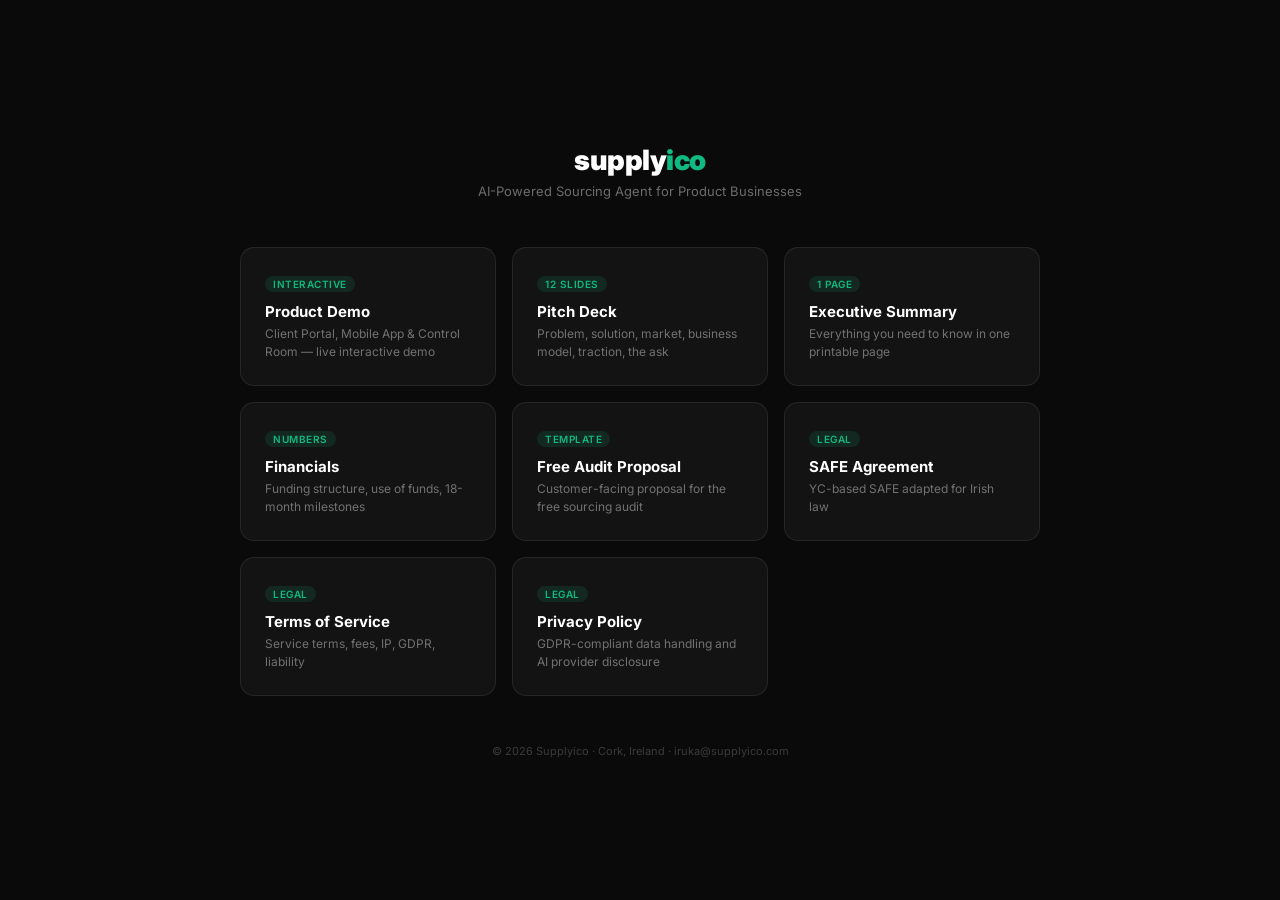
==== index.html @ 7578f24f "Initial deploy — Supplyico investor materials hub Includes: demo, pitch deck, one-pager, financials," ====
<!DOCTYPE html>
<html lang="en">
<head>
<meta charset="utf-8">
<meta name="viewport" content="width=device-width,initial-scale=1">
<title>Supplyico — Investor Materials</title>
<link href="https://fonts.googleapis.com/css2?family=Inter:wght@400;500;600;700;800;900&display=swap" rel="stylesheet">
<style>
*{margin:0;padding:0;box-sizing:border-box}
body{font-family:'Inter',-apple-system,sans-serif;-webkit-font-smoothing:antialiased;background:#0a0a0a;color:#fff;min-height:100vh;display:flex;flex-direction:column;align-items:center;justify-content:center;padding:48px 24px}
.logo{font-size:28px;font-weight:900;letter-spacing:-.5px;margin-bottom:6px}
.logo span{color:#10b981}
.tag{font-size:13px;color:rgba(255,255,255,.4);margin-bottom:48px}
.grid{display:grid;grid-template-columns:repeat(auto-fit,minmax(240px,1fr));gap:16px;max-width:800px;width:100%}
a.card{background:rgba(255,255,255,.04);border:1px solid rgba(255,255,255,.08);border-radius:14px;padding:24px;text-decoration:none;color:#fff;transition:all .2s}
a.card:hover{background:rgba(16,185,129,.08);border-color:rgba(16,185,129,.3);transform:translateY(-2px)}
.card h3{font-size:15px;font-weight:700;margin-bottom:4px}
.card p{font-size:12px;color:rgba(255,255,255,.4);line-height:1.5}
.card .badge{display:inline-block;font-size:10px;font-weight:600;color:#10b981;background:rgba(16,185,129,.12);padding:2px 8px;border-radius:100px;margin-bottom:10px;text-transform:uppercase;letter-spacing:.5px}
.footer{margin-top:48px;font-size:11px;color:rgba(255,255,255,.2);text-align:center}
</style>
</head>
<body>

<div class="logo">supply<span>ico</span></div>
<div class="tag">AI-Powered Sourcing Agent for Product Businesses</div>

<div class="grid">
<a class="card" href="demo.html">
<div class="badge">Interactive</div>
<h3>Product Demo</h3>
<p>Client Portal, Mobile App & Control Room — live interactive demo</p>
</a>
<a class="card" href="deck.html">
<div class="badge">12 Slides</div>
<h3>Pitch Deck</h3>
<p>Problem, solution, market, business model, traction, the ask</p>
</a>
<a class="card" href="one-pager.html">
<div class="badge">1 Page</div>
<h3>Executive Summary</h3>
<p>Everything you need to know in one printable page</p>
</a>
<a class="card" href="financials.html">
<div class="badge">Numbers</div>
<h3>Financials</h3>
<p>Funding structure, use of funds, 18-month milestones</p>
</a>
<a class="card" href="proposal.html">
<div class="badge">Template</div>
<h3>Free Audit Proposal</h3>
<p>Customer-facing proposal for the free sourcing audit</p>
</a>
<a class="card" href="safe.html">
<div class="badge">Legal</div>
<h3>SAFE Agreement</h3>
<p>YC-based SAFE adapted for Irish law</p>
</a>
<a class="card" href="terms.html">
<div class="badge">Legal</div>
<h3>Terms of Service</h3>
<p>Service terms, fees, IP, GDPR, liability</p>
</a>
<a class="card" href="privacy.html">
<div class="badge">Legal</div>
<h3>Privacy Policy</h3>
<p>GDPR-compliant data handling and AI provider disclosure</p>
</a>
</div>

<div class="footer">
&copy; 2026 Supplyico &middot; Cork, Ireland &middot; iruka@supplyico.com
</div>

</body>
</html>
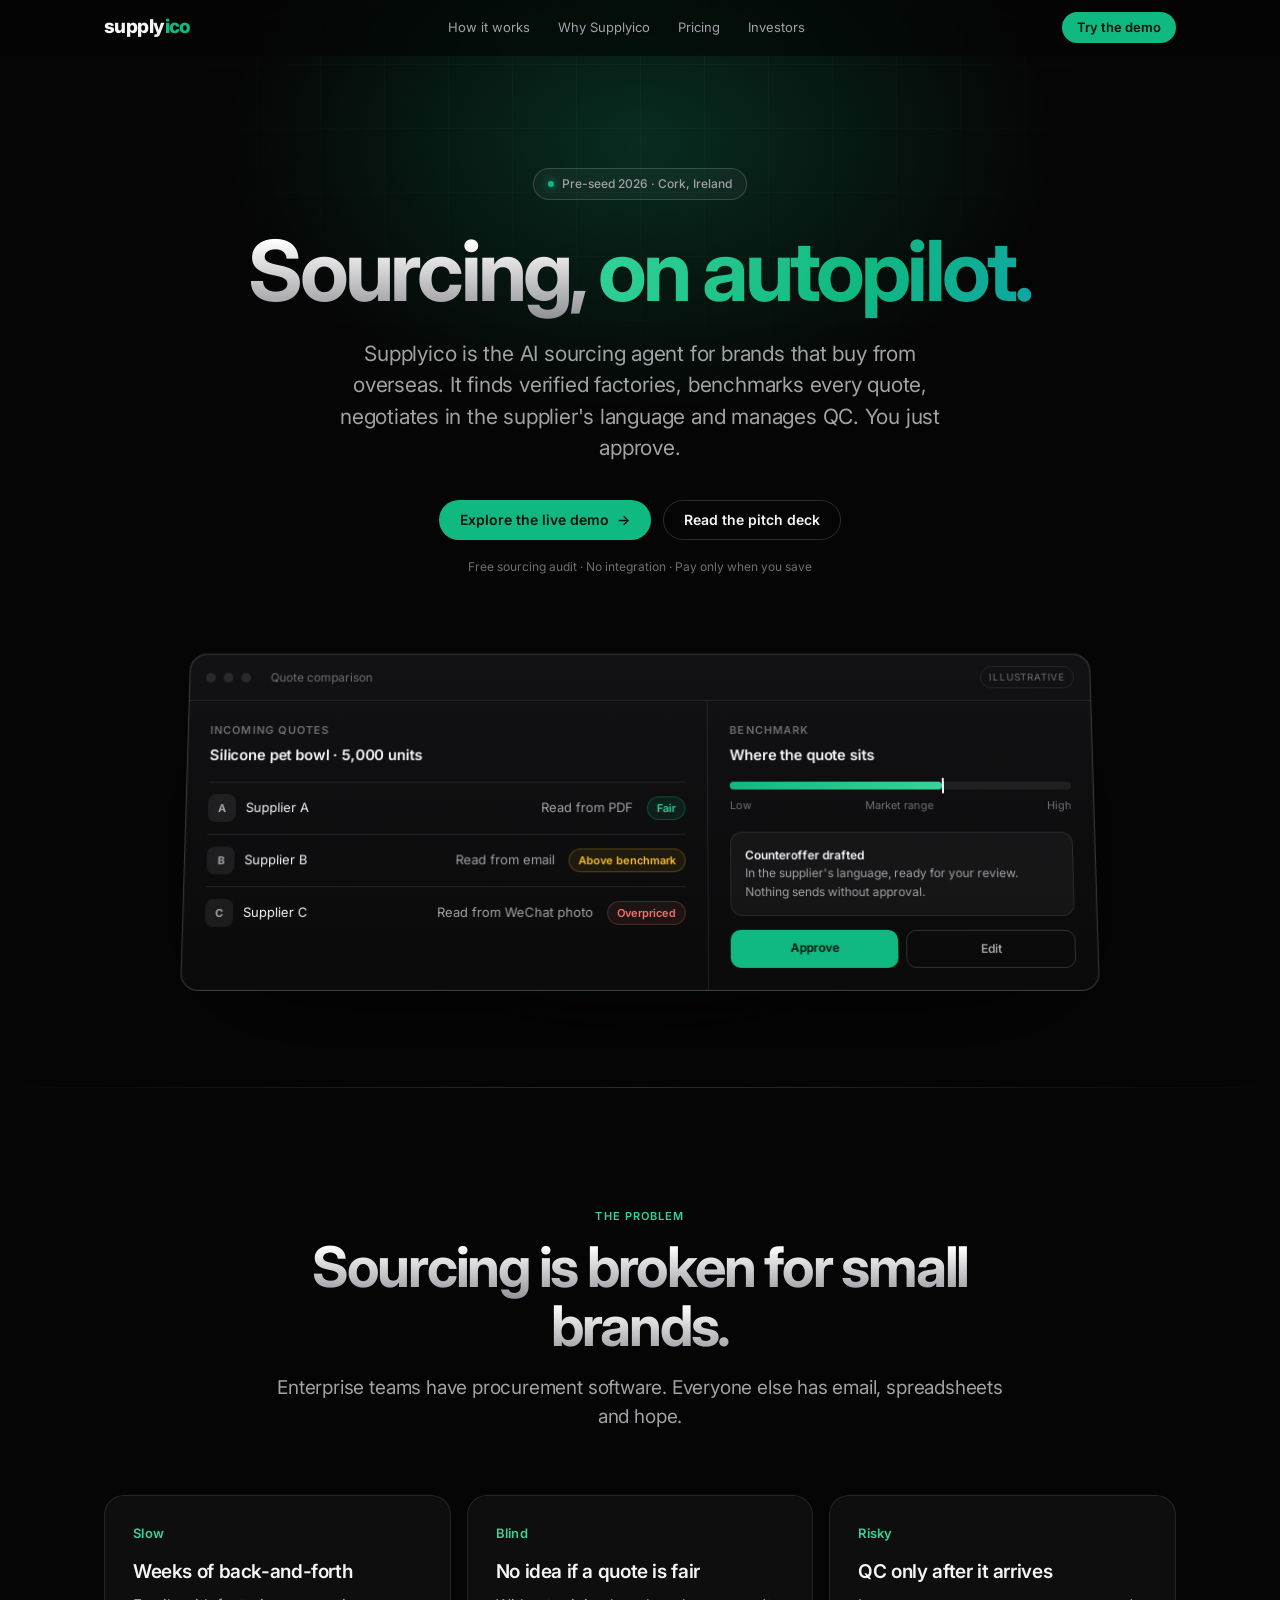
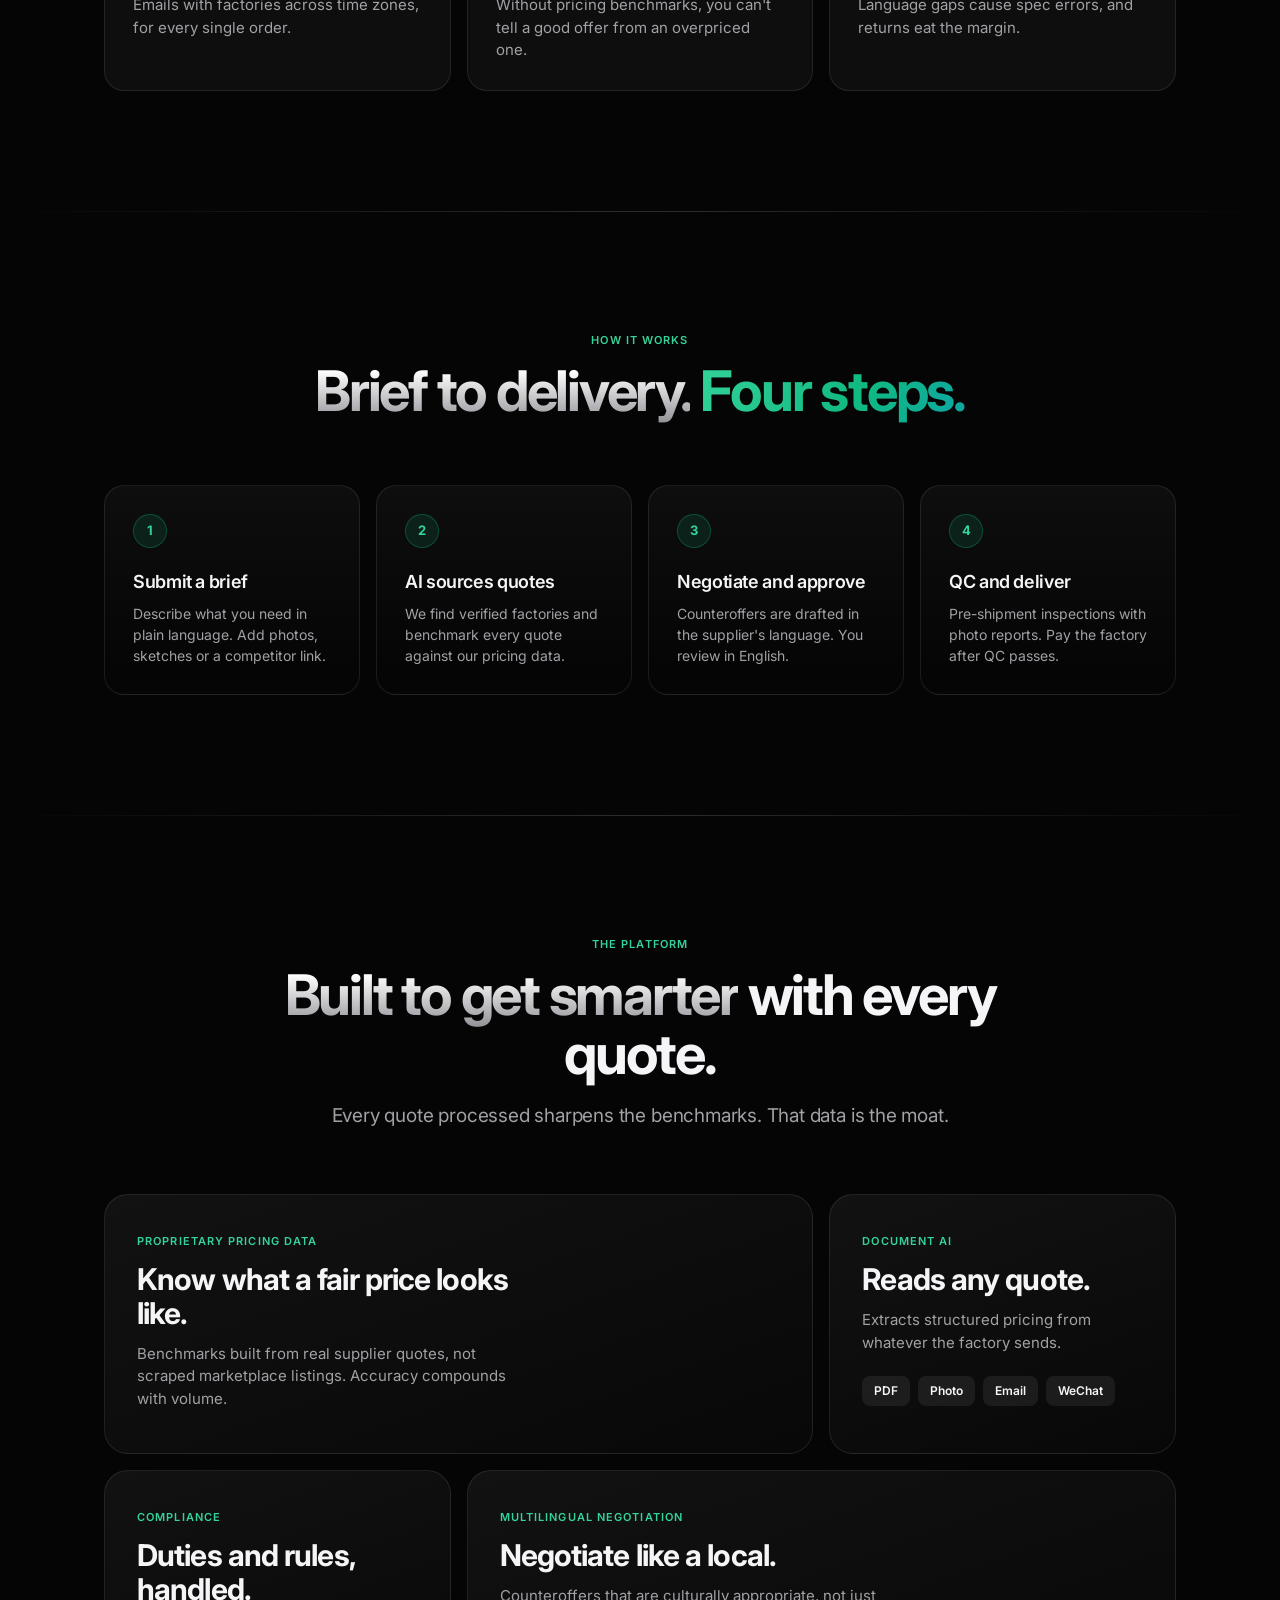
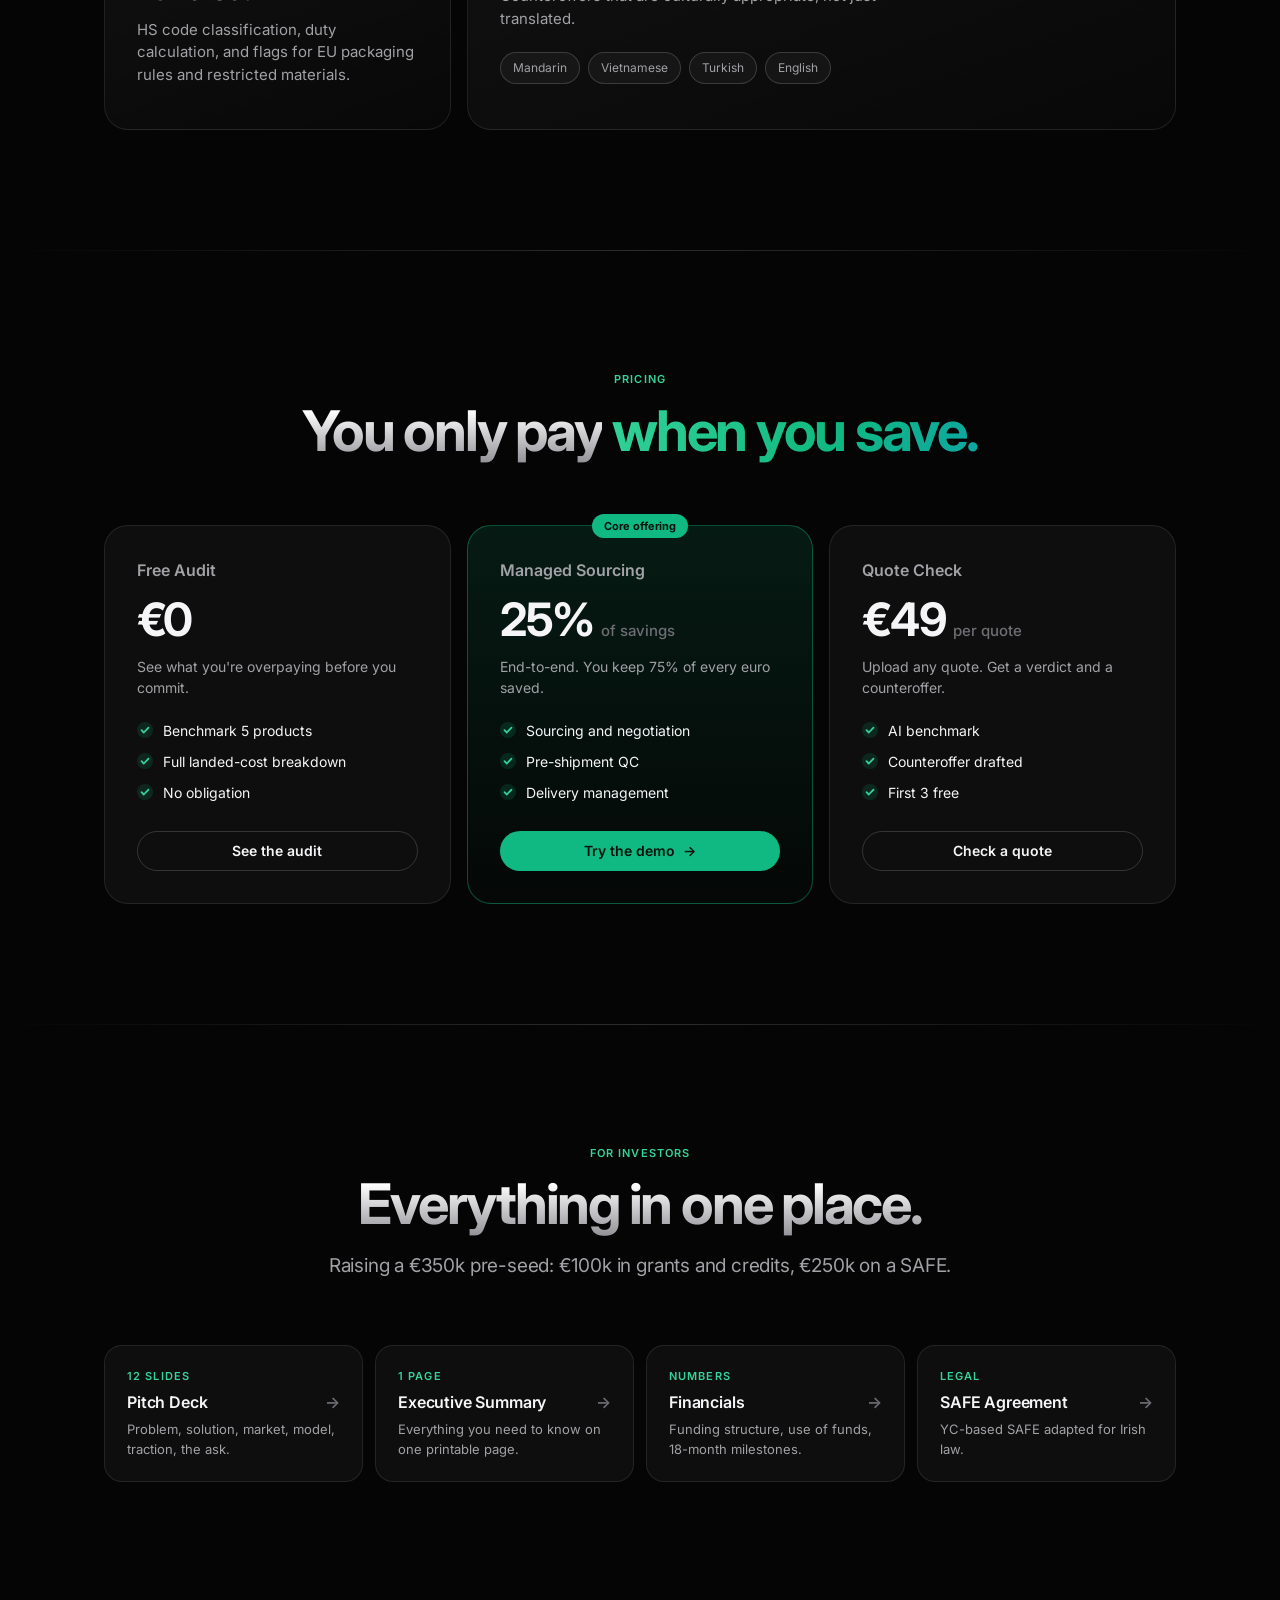
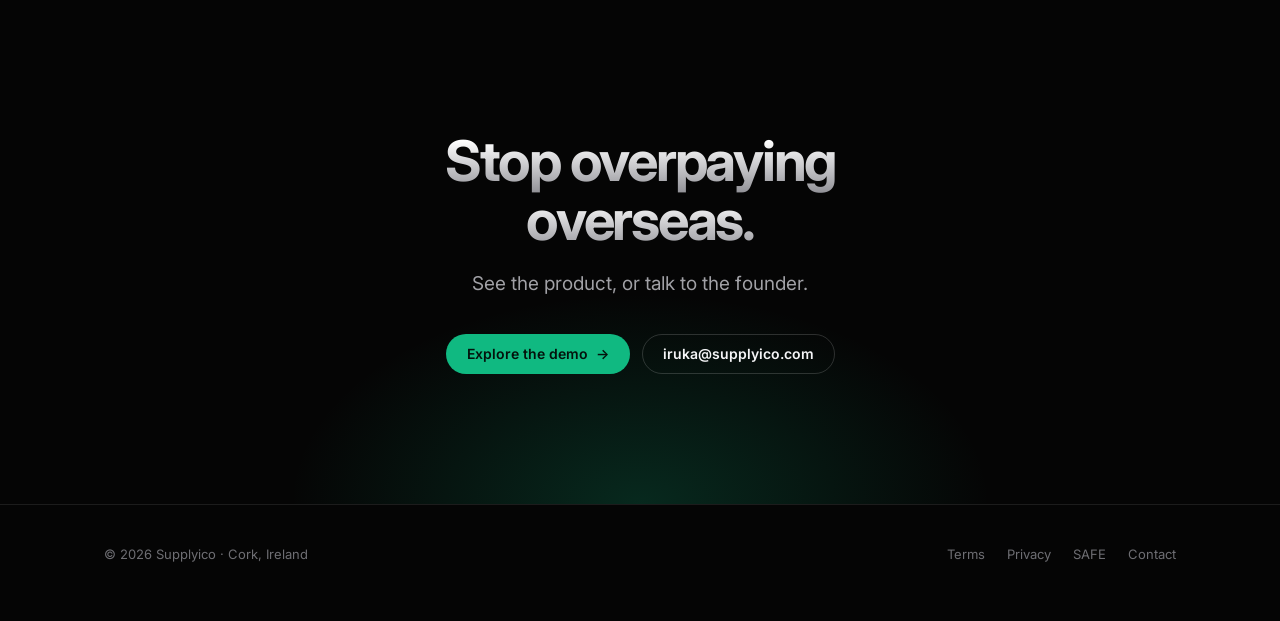
==== commit 97c85296: "Redesign landing page: Apple/Stripe-style hero, product preview, how-it-works, bento, pricing Co-Aut" ====
--- a/index.html
+++ b/index.html
@@ -3,74 +3,392 @@
 <head>
 <meta charset="utf-8">
 <meta name="viewport" content="width=device-width,initial-scale=1">
-<title>Supplyico — Investor Materials</title>
-<link href="https://fonts.googleapis.com/css2?family=Inter:wght@400;500;600;700;800;900&display=swap" rel="stylesheet">
+<title>Supplyico — The AI sourcing agent for brands that buy from overseas</title>
+<meta name="description" content="Supplyico finds verified factories, benchmarks every quote, negotiates in the supplier's language and manages QC. You just approve.">
+<meta name="theme-color" content="#050505">
+<meta property="og:title" content="Supplyico — AI sourcing for brands that buy from overseas">
+<meta property="og:description" content="Benchmark every quote. Negotiate in the supplier's language. Pay only when you save.">
+<link rel="preconnect" href="https://fonts.googleapis.com">
+<link rel="preconnect" href="https://fonts.gstatic.com" crossorigin>
+<link href="https://fonts.googleapis.com/css2?family=Inter:wght@400;500;600;700;800&display=swap" rel="stylesheet">
 <style>
+:root{
+  --bg:#050505; --bg-2:#0b0b0c; --surface:rgba(255,255,255,.04); --surface-2:rgba(255,255,255,.07);
+  --line:rgba(255,255,255,.09); --line-2:rgba(255,255,255,.16);
+  --text:#f5f5f7; --muted:#a1a1a6; --faint:#6e6e73;
+  --accent:#10b981; --accent-2:#34d399; --accent-ink:#04120c;
+  --radius:20px; --maxw:1120px;
+  --ease:cubic-bezier(.2,.7,.2,1);
+}
 *{margin:0;padding:0;box-sizing:border-box}
-body{font-family:'Inter',-apple-system,sans-serif;-webkit-font-smoothing:antialiased;background:#0a0a0a;color:#fff;min-height:100vh;display:flex;flex-direction:column;align-items:center;justify-content:center;padding:48px 24px}
-.logo{font-size:28px;font-weight:900;letter-spacing:-.5px;margin-bottom:6px}
-.logo span{color:#10b981}
-.tag{font-size:13px;color:rgba(255,255,255,.4);margin-bottom:48px}
-.grid{display:grid;grid-template-columns:repeat(auto-fit,minmax(240px,1fr));gap:16px;max-width:800px;width:100%}
-a.card{background:rgba(255,255,255,.04);border:1px solid rgba(255,255,255,.08);border-radius:14px;padding:24px;text-decoration:none;color:#fff;transition:all .2s}
-a.card:hover{background:rgba(16,185,129,.08);border-color:rgba(16,185,129,.3);transform:translateY(-2px)}
-.card h3{font-size:15px;font-weight:700;margin-bottom:4px}
-.card p{font-size:12px;color:rgba(255,255,255,.4);line-height:1.5}
-.card .badge{display:inline-block;font-size:10px;font-weight:600;color:#10b981;background:rgba(16,185,129,.12);padding:2px 8px;border-radius:100px;margin-bottom:10px;text-transform:uppercase;letter-spacing:.5px}
-.footer{margin-top:48px;font-size:11px;color:rgba(255,255,255,.2);text-align:center}
+html{scroll-behavior:smooth;-webkit-text-size-adjust:100%}
+body{font-family:'Inter',-apple-system,BlinkMacSystemFont,'SF Pro Display','Segoe UI',sans-serif;background:var(--bg);color:var(--text);line-height:1.5;-webkit-font-smoothing:antialiased;overflow-x:hidden}
+a{color:inherit;text-decoration:none}
+img,svg{display:block;max-width:100%}
+.wrap{max-width:var(--maxw);margin:0 auto;padding:0 24px}
+:focus-visible{outline:2px solid var(--accent-2);outline-offset:3px;border-radius:8px}
+
+/* ---------- Nav ---------- */
+.nav{position:fixed;inset:0 0 auto 0;z-index:50;height:56px;display:flex;align-items:center;
+  background:rgba(5,5,5,.62);backdrop-filter:saturate(180%) blur(20px);-webkit-backdrop-filter:saturate(180%) blur(20px);
+  border-bottom:1px solid transparent;transition:border-color .3s}
+.nav.scrolled{border-bottom-color:var(--line)}
+.nav .wrap{display:flex;align-items:center;justify-content:space-between;width:100%}
+.logo{font-weight:800;font-size:19px;letter-spacing:-.03em}
+.logo span{color:var(--accent)}
+.nav-links{display:flex;gap:28px;font-size:13px;color:var(--muted)}
+.nav-links a{transition:color .2s}.nav-links a:hover{color:var(--text)}
+.btn{display:inline-flex;align-items:center;justify-content:center;gap:8px;font:600 14px/1 'Inter',sans-serif;
+  padding:12px 20px;border-radius:999px;border:1px solid transparent;cursor:pointer;transition:transform .25s var(--ease),background .25s,border-color .25s,box-shadow .25s}
+.btn-primary{background:var(--accent);color:var(--accent-ink)}
+.btn-primary:hover{background:var(--accent-2);transform:translateY(-1px);box-shadow:0 8px 30px -8px rgba(16,185,129,.55)}
+.btn-ghost{border-color:var(--line-2);color:var(--text);background:transparent}
+.btn-ghost:hover{background:var(--surface-2);transform:translateY(-1px)}
+.btn-sm{padding:8px 14px;font-size:13px}
+.arrow{transition:transform .25s var(--ease)}.btn:hover .arrow{transform:translateX(3px)}
+
+/* ---------- Hero ---------- */
+.hero{position:relative;padding:168px 0 96px;text-align:center;overflow:hidden}
+.hero::before{content:"";position:absolute;left:50%;top:-220px;width:1100px;height:720px;transform:translateX(-50%);
+  background:radial-gradient(closest-side,rgba(16,185,129,.22),rgba(16,185,129,.06) 55%,transparent 75%);pointer-events:none}
+.hero::after{content:"";position:absolute;inset:0;pointer-events:none;
+  background-image:linear-gradient(var(--line) 1px,transparent 1px),linear-gradient(90deg,var(--line) 1px,transparent 1px);
+  background-size:64px 64px;opacity:.35;-webkit-mask-image:radial-gradient(ellipse 60% 55% at 50% 0%,#000,transparent 75%);mask-image:radial-gradient(ellipse 60% 55% at 50% 0%,#000,transparent 75%)}
+.hero .wrap{position:relative;z-index:1}
+.pill{display:inline-flex;align-items:center;gap:8px;font-size:12px;font-weight:500;color:var(--muted);
+  padding:6px 14px;border:1px solid var(--line-2);border-radius:999px;background:var(--surface)}
+.pill i{width:6px;height:6px;border-radius:50%;background:var(--accent);box-shadow:0 0 10px var(--accent)}
+h1{font-size:clamp(40px,7.4vw,84px);line-height:1.02;letter-spacing:-.045em;font-weight:700;margin:28px auto 0;max-width:16ch}
+.grad{background:linear-gradient(180deg,#fff 20%,#8d8d93);-webkit-background-clip:text;background-clip:text;color:transparent}
+.grad-accent{background:linear-gradient(120deg,var(--accent-2),var(--accent) 60%,#0ea5a4);-webkit-background-clip:text;background-clip:text;color:transparent}
+.lede{font-size:clamp(17px,2vw,21px);color:var(--muted);max-width:620px;margin:24px auto 0;line-height:1.5;letter-spacing:-.01em}
+.cta{display:flex;gap:12px;justify-content:center;flex-wrap:wrap;margin-top:36px}
+.sub{margin-top:18px;font-size:12px;color:var(--faint)}
+
+/* ---------- Product mock ---------- */
+.stage{position:relative;max-width:920px;margin:72px auto 0;perspective:1600px}
+.stage::before{content:"";position:absolute;inset:8% 6% -10%;background:radial-gradient(closest-side,rgba(16,185,129,.28),transparent 70%);filter:blur(40px);z-index:0}
+.window{position:relative;z-index:1;border:1px solid var(--line-2);border-radius:18px;overflow:hidden;
+  background:linear-gradient(180deg,#121214,#0a0a0b);box-shadow:0 40px 120px -30px rgba(0,0,0,.9),0 0 0 1px rgba(255,255,255,.03) inset;
+  transform:rotateX(6deg);transform-origin:50% 100%;transition:transform .8s var(--ease);text-align:left}
+.stage:hover .window{transform:rotateX(0)}
+.bar{display:flex;align-items:center;gap:8px;padding:12px 16px;border-bottom:1px solid var(--line)}
+.dot{width:10px;height:10px;border-radius:50%;background:#2a2a2d}
+.bar .t{margin-left:12px;font-size:12px;color:var(--faint)}
+.tag-ill{margin-left:auto;font-size:10px;letter-spacing:.08em;text-transform:uppercase;color:var(--faint);border:1px solid var(--line);padding:3px 8px;border-radius:999px}
+.mock{display:grid;grid-template-columns:1.35fr 1fr}
+.pane{padding:22px}
+.pane + .pane{border-left:1px solid var(--line)}
+.eyebrow{font-size:11px;letter-spacing:.1em;text-transform:uppercase;color:var(--faint);font-weight:600}
+.pane h4{font-size:15px;font-weight:600;margin:6px 0 16px;letter-spacing:-.01em}
+.row{display:grid;grid-template-columns:1fr auto auto;gap:14px;align-items:center;padding:12px 0;border-top:1px solid var(--line);font-size:13px}
+.row:first-of-type{border-top:0}
+.sup{display:flex;align-items:center;gap:10px;color:var(--text)}
+.av{width:28px;height:28px;border-radius:8px;background:var(--surface-2);display:grid;place-items:center;font-size:11px;font-weight:700;color:var(--muted)}
+.price{color:var(--muted)}
+.chip{font-size:11px;font-weight:600;padding:3px 9px;border-radius:999px;border:1px solid var(--line);white-space:nowrap}
+.chip.good{color:var(--accent-2);background:rgba(16,185,129,.1);border-color:rgba(16,185,129,.3)}
+.chip.mid{color:#fbbf24;background:rgba(251,191,36,.08);border-color:rgba(251,191,36,.25)}
+.chip.high{color:#f87171;background:rgba(248,113,113,.08);border-color:rgba(248,113,113,.25)}
+.meter{height:8px;border-radius:99px;background:var(--surface-2);position:relative;margin:14px 0 8px}
+.meter b{position:absolute;inset:0 auto 0 0;width:62%;border-radius:99px;background:linear-gradient(90deg,var(--accent),var(--accent-2))}
+.meter u{position:absolute;top:-4px;left:62%;width:2px;height:16px;background:#fff;border-radius:2px}
+.legend{display:flex;justify-content:space-between;font-size:11px;color:var(--faint)}
+.msg{margin-top:18px;padding:14px;border:1px solid var(--line);border-radius:12px;background:var(--surface);font-size:12px;color:var(--muted);line-height:1.55}
+.msg strong{color:var(--text);font-weight:600}
+.approve{margin-top:14px;display:flex;gap:8px}
+.approve span{flex:1;text-align:center;padding:9px;border-radius:10px;font-size:12px;font-weight:600}
+.approve .a{background:var(--accent);color:var(--accent-ink)}
+.approve .b{border:1px solid var(--line-2);color:var(--muted)}
+
+/* ---------- Sections ---------- */
+.sec{padding:120px 0}
+.sec-head{text-align:center;max-width:760px;margin:0 auto 64px}
+.sec-head .eyebrow{color:var(--accent-2)}
+h2{font-size:clamp(32px,5vw,56px);line-height:1.05;letter-spacing:-.04em;font-weight:700;margin-top:14px}
+.sec-head p{margin-top:18px;font-size:19px;color:var(--muted);letter-spacing:-.01em}
+.divider{height:1px;background:linear-gradient(90deg,transparent,var(--line-2),transparent)}
+
+.problem{display:grid;grid-template-columns:repeat(3,1fr);gap:16px}
+.card{background:var(--surface);border:1px solid var(--line);border-radius:var(--radius);padding:28px;
+  transition:background .3s,border-color .3s,transform .4s var(--ease)}
+.card:hover{background:var(--surface-2);border-color:var(--line-2);transform:translateY(-3px)}
+.card h3{font-size:19px;font-weight:600;letter-spacing:-.02em;margin-bottom:8px}
+.card p{font-size:15px;color:var(--muted)}
+.card .k{font-size:13px;font-weight:600;color:var(--accent-2);margin-bottom:14px;display:block;letter-spacing:.02em}
+
+.steps{display:grid;grid-template-columns:repeat(4,1fr);gap:16px;counter-reset:s}
+.step{position:relative;padding:28px;border:1px solid var(--line);border-radius:var(--radius);background:linear-gradient(180deg,var(--surface),transparent)}
+.step::before{counter-increment:s;content:counter(s);display:grid;place-items:center;width:32px;height:32px;border-radius:50%;
+  background:rgba(16,185,129,.12);border:1px solid rgba(16,185,129,.3);color:var(--accent-2);font-size:13px;font-weight:700;margin-bottom:20px}
+.step h3{font-size:18px;font-weight:600;letter-spacing:-.02em;margin-bottom:8px}
+.step p{font-size:14px;color:var(--muted)}
+
+.bento{display:grid;grid-template-columns:repeat(6,1fr);gap:16px}
+.b1{grid-column:span 4}.b2{grid-column:span 2}.b3{grid-column:span 2}.b4{grid-column:span 4}
+.tile{position:relative;overflow:hidden;min-height:260px;padding:32px;border-radius:24px;border:1px solid var(--line);
+  background:linear-gradient(160deg,rgba(255,255,255,.055),rgba(255,255,255,.015));transition:border-color .3s,transform .4s var(--ease)}
+.tile:hover{border-color:var(--line-2);transform:translateY(-3px)}
+.tile::after{content:"";position:absolute;right:-80px;top:-80px;width:240px;height:240px;border-radius:50%;
+  background:radial-gradient(closest-side,rgba(16,185,129,.16),transparent);opacity:0;transition:opacity .5s}
+.tile:hover::after{opacity:1}
+.tile .eyebrow{color:var(--accent-2)}
+.tile h3{font-size:clamp(22px,2.6vw,30px);line-height:1.12;letter-spacing:-.03em;font-weight:700;margin:12px 0;max-width:20ch}
+.tile p{color:var(--muted);font-size:15px;max-width:44ch}
+.langs,.fmt{display:flex;flex-wrap:wrap;gap:8px;margin-top:22px}
+.langs span{font-size:12px;padding:6px 12px;border:1px solid var(--line-2);border-radius:999px;color:var(--muted);background:var(--surface)}
+.fmt span{font-size:12px;font-weight:600;padding:6px 12px;border-radius:8px;background:var(--surface-2);color:var(--text)}
+
+.pricing{display:grid;grid-template-columns:repeat(3,1fr);gap:16px;align-items:stretch}
+.plan{display:flex;flex-direction:column;padding:32px;border:1px solid var(--line);border-radius:24px;background:var(--surface)}
+.plan.feat{background:linear-gradient(180deg,rgba(16,185,129,.12),rgba(16,185,129,.02));border-color:rgba(16,185,129,.4);position:relative}
+.plan.feat::before{content:"Core offering";position:absolute;top:-12px;left:50%;transform:translateX(-50%);font-size:11px;font-weight:700;color:var(--accent-ink);background:var(--accent);padding:4px 12px;border-radius:999px;white-space:nowrap}
+.plan h3{font-size:16px;font-weight:600;color:var(--muted)}
+.amt{font-size:46px;font-weight:700;letter-spacing:-.04em;margin:14px 0 4px;line-height:1}
+.amt small{font-size:15px;font-weight:500;color:var(--faint);letter-spacing:0}
+.plan .desc{font-size:14px;color:var(--muted);margin:10px 0 22px;min-height:42px}
+.plan ul{list-style:none;display:grid;gap:10px;margin-bottom:28px;font-size:14px;color:var(--text)}
+.plan li{display:flex;gap:10px}
+.plan li::before{content:"";flex:none;width:16px;height:16px;margin-top:2px;border-radius:50%;
+  background:rgba(16,185,129,.15) url("data:image/svg+xml,%3Csvg xmlns='http://www.w3.org/2000/svg' viewBox='0 0 16 16'%3E%3Cpath d='M4.5 8.2l2.3 2.3 4.7-4.9' fill='none' stroke='%2334d399' stroke-width='1.8' stroke-linecap='round' stroke-linejoin='round'/%3E%3C/svg%3E") center/contain no-repeat}
+.plan .btn{margin-top:auto}
+
+.mat{display:grid;grid-template-columns:repeat(4,1fr);gap:12px}
+.mat a{display:flex;flex-direction:column;gap:6px;padding:22px;border:1px solid var(--line);border-radius:18px;background:var(--surface);transition:background .3s,border-color .3s,transform .4s var(--ease)}
+.mat a:hover{background:var(--surface-2);border-color:rgba(16,185,129,.35);transform:translateY(-3px)}
+.mat .eyebrow{color:var(--accent-2)}
+.mat h3{font-size:16px;font-weight:600;letter-spacing:-.01em;display:flex;justify-content:space-between;align-items:center}
+.mat h3 .arrow{color:var(--faint)}
+.mat p{font-size:13px;color:var(--muted)}
+
+.final{text-align:center;padding:130px 0;position:relative;overflow:hidden}
+.final::before{content:"";position:absolute;left:50%;bottom:-300px;width:1000px;height:600px;transform:translateX(-50%);background:radial-gradient(closest-side,rgba(16,185,129,.2),transparent 70%)}
+.final .wrap{position:relative}
+.final h2{max-width:14ch;margin:0 auto}
+.final p{color:var(--muted);font-size:19px;margin:20px auto 0;max-width:520px}
+
+footer{border-top:1px solid var(--line);padding:40px 0 56px;font-size:13px;color:var(--faint)}
+footer .wrap{display:flex;justify-content:space-between;gap:24px;flex-wrap:wrap}
+footer nav{display:flex;gap:22px;flex-wrap:wrap}
+footer a:hover{color:var(--text)}
+
+.rv{opacity:0;transform:translateY(24px);transition:opacity .9s var(--ease),transform .9s var(--ease)}
+.rv.in{opacity:1;transform:none}
+.d1{transition-delay:.08s}.d2{transition-delay:.16s}.d3{transition-delay:.24s}
+
+@media (max-width:960px){
+  .steps{grid-template-columns:repeat(2,1fr)}
+  .mat{grid-template-columns:repeat(2,1fr)}
+  .bento{grid-template-columns:1fr 1fr}.b1,.b4{grid-column:span 2}.b2,.b3{grid-column:span 1}
+}
+@media (max-width:720px){
+  .nav-links{display:none}
+  .hero{padding:128px 0 72px}
+  .sec{padding:80px 0}
+  .problem,.pricing{grid-template-columns:1fr}
+  .mock{grid-template-columns:1fr}.pane + .pane{border-left:0;border-top:1px solid var(--line)}
+  .window{transform:none}
+  .row{grid-template-columns:1fr auto}.row .price{display:none}
+  .bento{grid-template-columns:1fr}.b1,.b2,.b3,.b4{grid-column:span 1}
+  .steps,.mat{grid-template-columns:1fr}
+  .tile{min-height:0;padding:26px}
+}
+@media (prefers-reduced-motion:reduce){
+  *{animation:none!important;transition:none!important}
+  html{scroll-behavior:auto}.rv{opacity:1;transform:none}.window{transform:none}
+}
 </style>
+<noscript><style>.rv{opacity:1;transform:none}</style></noscript>
 </head>
 <body>
 
-<div class="logo">supply<span>ico</span></div>
-<div class="tag">AI-Powered Sourcing Agent for Product Businesses</div>
-
-<div class="grid">
-<a class="card" href="demo.html">
-<div class="badge">Interactive</div>
-<h3>Product Demo</h3>
-<p>Client Portal, Mobile App & Control Room — live interactive demo</p>
-</a>
-<a class="card" href="deck.html">
-<div class="badge">12 Slides</div>
-<h3>Pitch Deck</h3>
-<p>Problem, solution, market, business model, traction, the ask</p>
-</a>
-<a class="card" href="one-pager.html">
-<div class="badge">1 Page</div>
-<h3>Executive Summary</h3>
-<p>Everything you need to know in one printable page</p>
-</a>
-<a class="card" href="financials.html">
-<div class="badge">Numbers</div>
-<h3>Financials</h3>
-<p>Funding structure, use of funds, 18-month milestones</p>
-</a>
-<a class="card" href="proposal.html">
-<div class="badge">Template</div>
-<h3>Free Audit Proposal</h3>
-<p>Customer-facing proposal for the free sourcing audit</p>
-</a>
-<a class="card" href="safe.html">
-<div class="badge">Legal</div>
-<h3>SAFE Agreement</h3>
-<p>YC-based SAFE adapted for Irish law</p>
-</a>
-<a class="card" href="terms.html">
-<div class="badge">Legal</div>
-<h3>Terms of Service</h3>
-<p>Service terms, fees, IP, GDPR, liability</p>
-</a>
-<a class="card" href="privacy.html">
-<div class="badge">Legal</div>
-<h3>Privacy Policy</h3>
-<p>GDPR-compliant data handling and AI provider disclosure</p>
-</a>
-</div>
-
-<div class="footer">
-&copy; 2026 Supplyico &middot; Cork, Ireland &middot; iruka@supplyico.com
-</div>
-
+<header class="nav" id="nav">
+  <div class="wrap">
+    <a class="logo" href="#top" aria-label="Supplyico home">supply<span>ico</span></a>
+    <nav class="nav-links" aria-label="Primary">
+      <a href="#how">How it works</a>
+      <a href="#why">Why Supplyico</a>
+      <a href="#pricing">Pricing</a>
+      <a href="#materials">Investors</a>
+    </nav>
+    <a class="btn btn-primary btn-sm" href="demo.html">Try the demo</a>
+  </div>
+</header>
+
+<main id="top">
+
+<section class="hero">
+  <div class="wrap">
+    <span class="pill rv"><i></i>Pre-seed 2026 · Cork, Ireland</span>
+    <h1 class="rv d1"><span class="grad">Sourcing, </span><span class="grad-accent">on autopilot.</span></h1>
+    <p class="lede rv d2">Supplyico is the AI sourcing agent for brands that buy from overseas. It finds verified factories, benchmarks every quote, negotiates in the supplier's language and manages QC. You just approve.</p>
+    <div class="cta rv d3">
+      <a class="btn btn-primary" href="demo.html">Explore the live demo <span class="arrow">→</span></a>
+      <a class="btn btn-ghost" href="deck.html">Read the pitch deck</a>
+    </div>
+    <p class="sub rv d3">Free sourcing audit · No integration · Pay only when you save</p>
+
+    <div class="stage rv d3" aria-label="Illustrative product preview">
+      <div class="window">
+        <div class="bar"><i class="dot"></i><i class="dot"></i><i class="dot"></i><span class="t">Quote comparison</span><span class="tag-ill">Illustrative</span></div>
+        <div class="mock">
+          <div class="pane">
+            <div class="eyebrow">Incoming quotes</div>
+            <h4>Silicone pet bowl · 5,000 units</h4>
+            <div class="row"><span class="sup"><span class="av">A</span>Supplier A</span><span class="price">Read from PDF</span><span class="chip good">Fair</span></div>
+            <div class="row"><span class="sup"><span class="av">B</span>Supplier B</span><span class="price">Read from email</span><span class="chip mid">Above benchmark</span></div>
+            <div class="row"><span class="sup"><span class="av">C</span>Supplier C</span><span class="price">Read from WeChat photo</span><span class="chip high">Overpriced</span></div>
+          </div>
+          <div class="pane">
+            <div class="eyebrow">Benchmark</div>
+            <h4>Where the quote sits</h4>
+            <div class="meter"><b></b><u></u></div>
+            <div class="legend"><span>Low</span><span>Market range</span><span>High</span></div>
+            <div class="msg"><strong>Counteroffer drafted</strong><br>In the supplier's language, ready for your review. Nothing sends without approval.</div>
+            <div class="approve"><span class="a">Approve</span><span class="b">Edit</span></div>
+          </div>
+        </div>
+      </div>
+    </div>
+  </div>
+</section>
+
+<div class="divider"></div>
+
+<section class="sec" id="why">
+  <div class="wrap">
+    <div class="sec-head rv">
+      <div class="eyebrow">The problem</div>
+      <h2><span class="grad">Sourcing is broken for small brands.</span></h2>
+      <p>Enterprise teams have procurement software. Everyone else has email, spreadsheets and hope.</p>
+    </div>
+    <div class="problem">
+      <div class="card rv"><span class="k">Slow</span><h3>Weeks of back-and-forth</h3><p>Emails with factories across time zones, for every single order.</p></div>
+      <div class="card rv d1"><span class="k">Blind</span><h3>No idea if a quote is fair</h3><p>Without pricing benchmarks, you can't tell a good offer from an overpriced one.</p></div>
+      <div class="card rv d2"><span class="k">Risky</span><h3>QC only after it arrives</h3><p>Language gaps cause spec errors, and returns eat the margin.</p></div>
+    </div>
+  </div>
+</section>
+
+<div class="divider"></div>
+
+<section class="sec" id="how">
+  <div class="wrap">
+    <div class="sec-head rv">
+      <div class="eyebrow">How it works</div>
+      <h2><span class="grad">Brief to delivery.</span> <span class="grad-accent">Four steps.</span></h2>
+    </div>
+    <div class="steps">
+      <div class="step rv"><h3>Submit a brief</h3><p>Describe what you need in plain language. Add photos, sketches or a competitor link.</p></div>
+      <div class="step rv d1"><h3>AI sources quotes</h3><p>We find verified factories and benchmark every quote against our pricing data.</p></div>
+      <div class="step rv d2"><h3>Negotiate and approve</h3><p>Counteroffers are drafted in the supplier's language. You review in English.</p></div>
+      <div class="step rv d3"><h3>QC and deliver</h3><p>Pre-shipment inspections with photo reports. Pay the factory after QC passes.</p></div>
+    </div>
+  </div>
+</section>
+
+<div class="divider"></div>
+
+<section class="sec">
+  <div class="wrap">
+    <div class="sec-head rv">
+      <div class="eyebrow">The platform</div>
+      <h2><span class="grad">Built to get smarter</span> with every quote.</h2>
+      <p>Every quote processed sharpens the benchmarks. That data is the moat.</p>
+    </div>
+    <div class="bento">
+      <article class="tile b1 rv"><span class="eyebrow">Proprietary pricing data</span><h3>Know what a fair price looks like.</h3><p>Benchmarks built from real supplier quotes, not scraped marketplace listings. Accuracy compounds with volume.</p></article>
+      <article class="tile b2 rv d1"><span class="eyebrow">Document AI</span><h3>Reads any quote.</h3><p>Extracts structured pricing from whatever the factory sends.</p><div class="fmt"><span>PDF</span><span>Photo</span><span>Email</span><span>WeChat</span></div></article>
+      <article class="tile b3 rv"><span class="eyebrow">Compliance</span><h3>Duties and rules, handled.</h3><p>HS code classification, duty calculation, and flags for EU packaging rules and restricted materials.</p></article>
+      <article class="tile b4 rv d1"><span class="eyebrow">Multilingual negotiation</span><h3>Negotiate like a local.</h3><p>Counteroffers that are culturally appropriate, not just translated.</p><div class="langs"><span>Mandarin</span><span>Vietnamese</span><span>Turkish</span><span>English</span></div></article>
+    </div>
+  </div>
+</section>
+
+<div class="divider"></div>
+
+<section class="sec" id="pricing">
+  <div class="wrap">
+    <div class="sec-head rv">
+      <div class="eyebrow">Pricing</div>
+      <h2><span class="grad">You only pay</span> <span class="grad-accent">when you save.</span></h2>
+    </div>
+    <div class="pricing">
+      <div class="plan rv">
+        <h3>Free Audit</h3>
+        <div class="amt">€0</div>
+        <p class="desc">See what you're overpaying before you commit.</p>
+        <ul><li>Benchmark 5 products</li><li>Full landed-cost breakdown</li><li>No obligation</li></ul>
+        <a class="btn btn-ghost" href="proposal.html">See the audit</a>
+      </div>
+      <div class="plan feat rv d1">
+        <h3>Managed Sourcing</h3>
+        <div class="amt">25% <small>of savings</small></div>
+        <p class="desc">End-to-end. You keep 75% of every euro saved.</p>
+        <ul><li>Sourcing and negotiation</li><li>Pre-shipment QC</li><li>Delivery management</li></ul>
+        <a class="btn btn-primary" href="demo.html">Try the demo <span class="arrow">→</span></a>
+      </div>
+      <div class="plan rv d2">
+        <h3>Quote Check</h3>
+        <div class="amt">€49 <small>per quote</small></div>
+        <p class="desc">Upload any quote. Get a verdict and a counteroffer.</p>
+        <ul><li>AI benchmark</li><li>Counteroffer drafted</li><li>First 3 free</li></ul>
+        <a class="btn btn-ghost" href="demo.html">Check a quote</a>
+      </div>
+    </div>
+  </div>
+</section>
+
+<div class="divider"></div>
+
+<section class="sec" id="materials">
+  <div class="wrap">
+    <div class="sec-head rv">
+      <div class="eyebrow">For investors</div>
+      <h2><span class="grad">Everything in one place.</span></h2>
+      <p>Raising a €350k pre-seed: €100k in grants and credits, €250k on a SAFE.</p>
+    </div>
+    <div class="mat">
+      <a class="rv" href="deck.html"><span class="eyebrow">12 slides</span><h3>Pitch Deck <span class="arrow">→</span></h3><p>Problem, solution, market, model, traction, the ask.</p></a>
+      <a class="rv d1" href="one-pager.html"><span class="eyebrow">1 page</span><h3>Executive Summary <span class="arrow">→</span></h3><p>Everything you need to know on one printable page.</p></a>
+      <a class="rv d2" href="financials.html"><span class="eyebrow">Numbers</span><h3>Financials <span class="arrow">→</span></h3><p>Funding structure, use of funds, 18-month milestones.</p></a>
+      <a class="rv d3" href="safe.html"><span class="eyebrow">Legal</span><h3>SAFE Agreement <span class="arrow">→</span></h3><p>YC-based SAFE adapted for Irish law.</p></a>
+    </div>
+  </div>
+</section>
+
+<section class="final">
+  <div class="wrap">
+    <h2 class="rv"><span class="grad">Stop overpaying overseas.</span></h2>
+    <p class="rv d1">See the product, or talk to the founder.</p>
+    <div class="cta rv d2">
+      <a class="btn btn-primary" href="demo.html">Explore the demo <span class="arrow">→</span></a>
+      <a class="btn btn-ghost" href="mailto:iruka@supplyico.com">iruka@supplyico.com</a>
+    </div>
+  </div>
+</section>
+
+</main>
+
+<footer>
+  <div class="wrap">
+    <div>© 2026 Supplyico · Cork, Ireland</div>
+    <nav aria-label="Legal">
+      <a href="terms.html">Terms</a><a href="privacy.html">Privacy</a><a href="safe.html">SAFE</a><a href="mailto:iruka@supplyico.com">Contact</a>
+    </nav>
+  </div>
+</footer>
+
+<script>
+(function(){
+  var nav=document.getElementById('nav');
+  function onScroll(){nav.classList.toggle('scrolled',window.scrollY>8)}
+  window.addEventListener('scroll',onScroll,{passive:true});onScroll();
+  var els=document.querySelectorAll('.rv');
+  if(!('IntersectionObserver' in window)){els.forEach(function(e){e.classList.add('in')});return}
+  var io=new IntersectionObserver(function(es){es.forEach(function(e){if(e.isIntersecting){e.target.classList.add('in');io.unobserve(e.target)}})},{threshold:.12,rootMargin:'0px 0px -6% 0px'});
+  els.forEach(function(e){io.observe(e)});
+})();
+</script>
 </body>
 </html>
